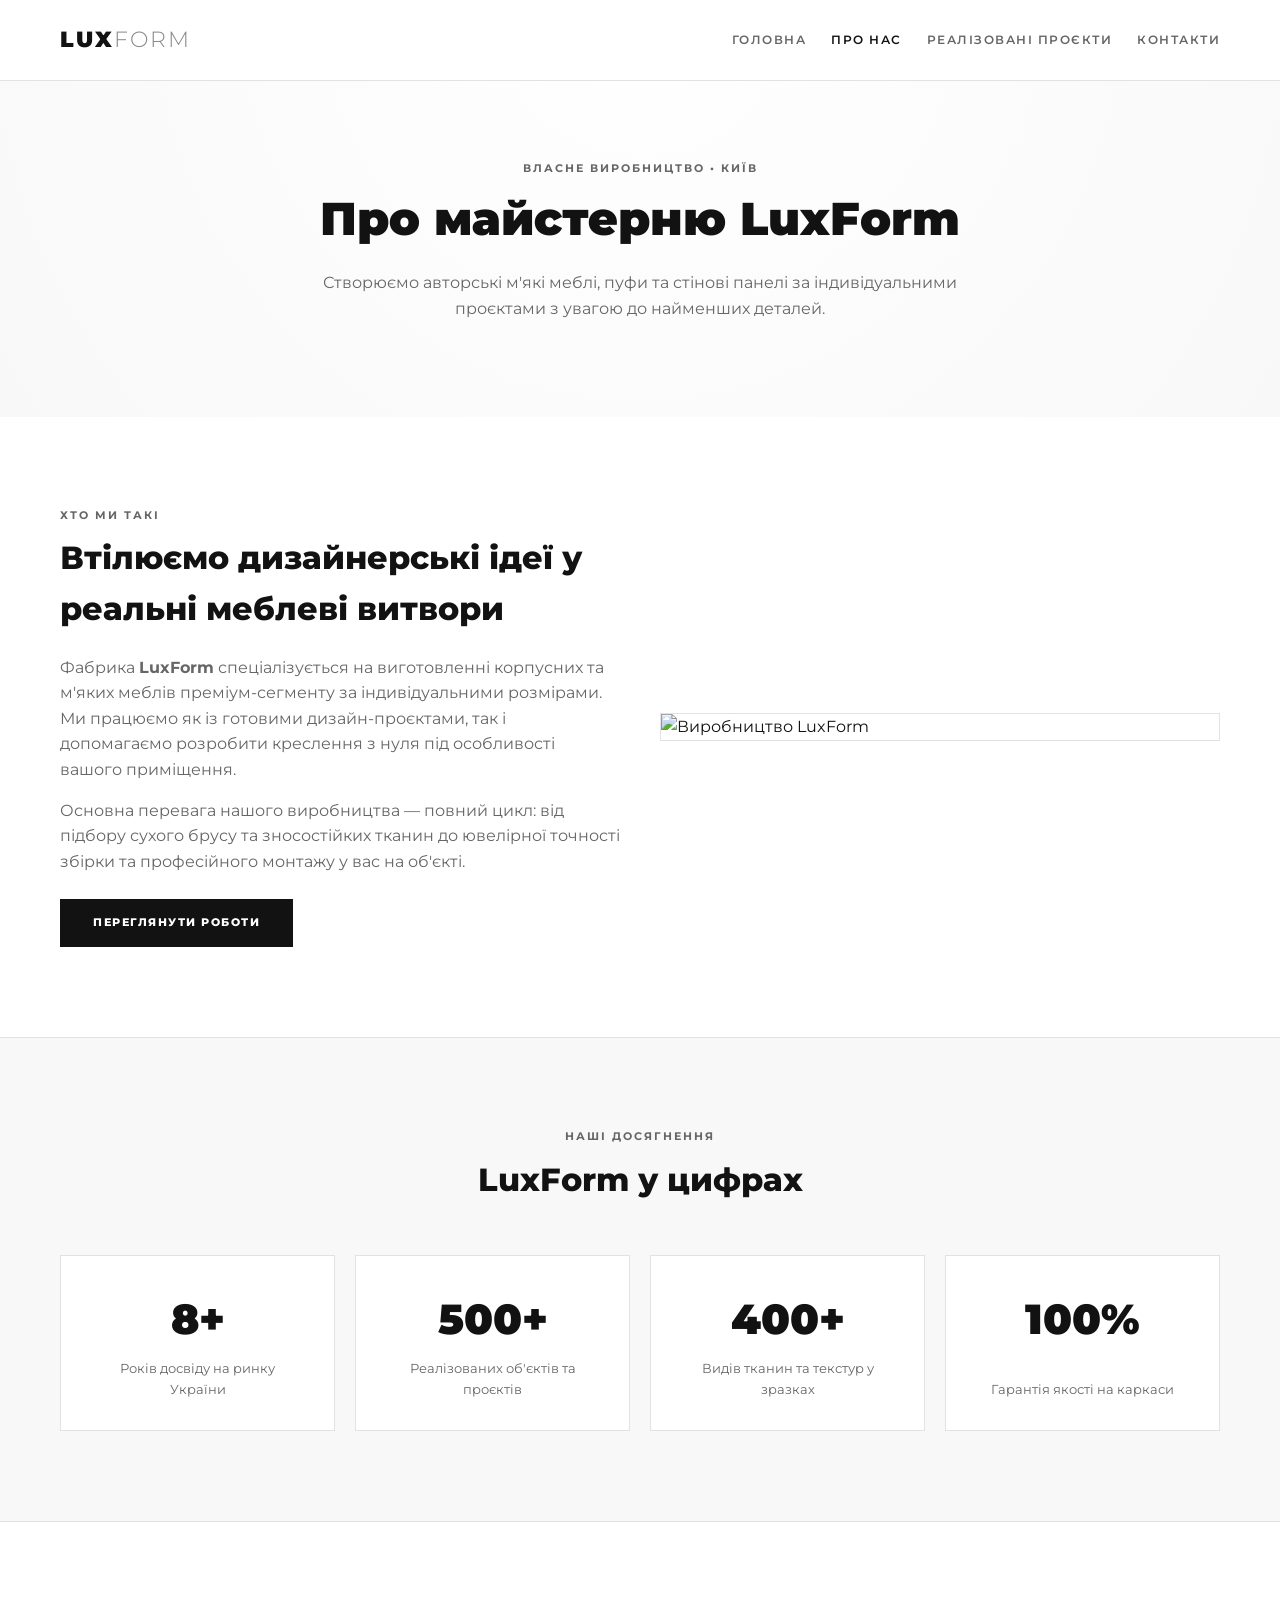
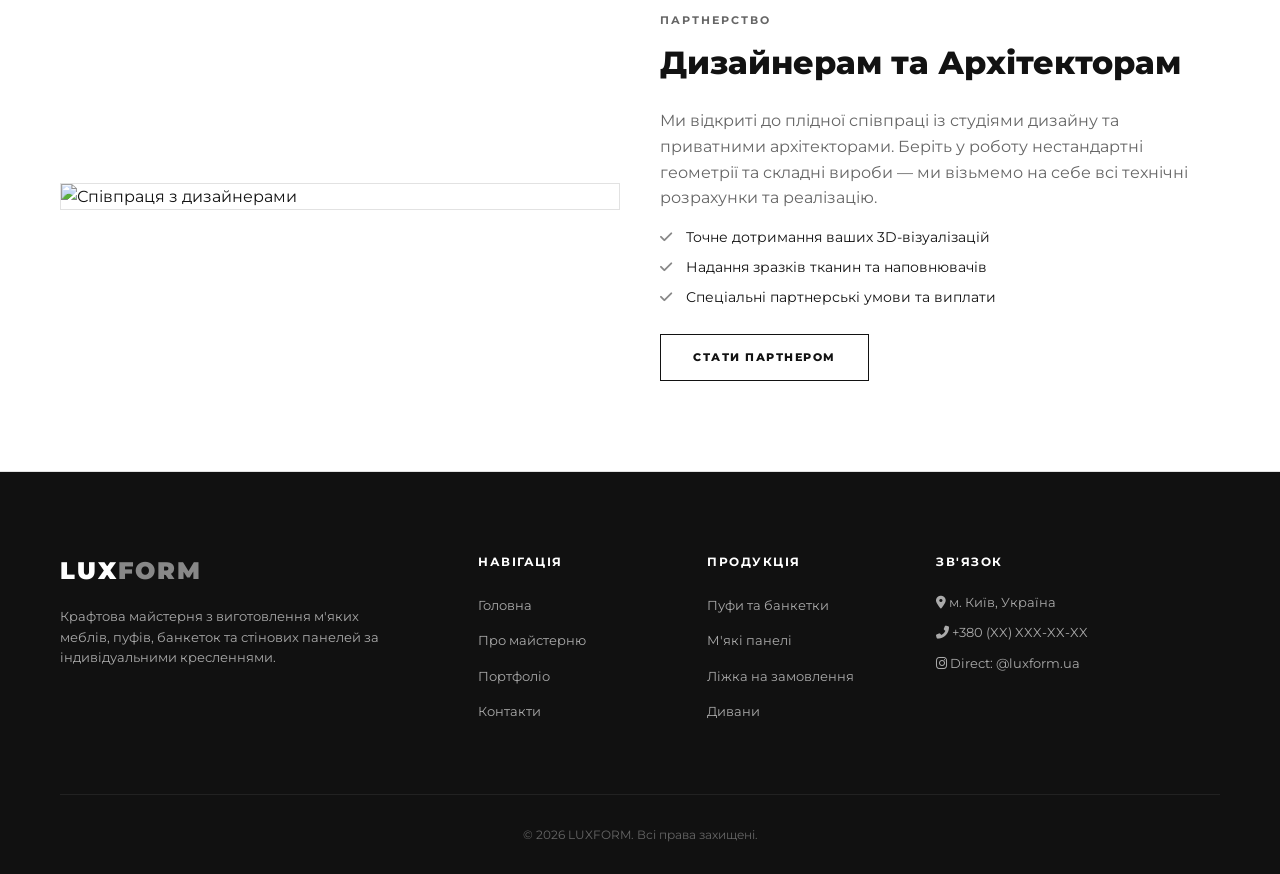
==== about.html @ ede0fa53 "new" ====
<!DOCTYPE html>
<html lang="uk">
<head>
    <meta charset="UTF-8">
    <meta name="viewport" content="width=device-width, initial-scale=1.0">
    <title>Про нас — LUXFORM</title>
    <link href="https://fonts.googleapis.com/css2?family=Montserrat:wght@300;400;600;700;800;900&display=swap" rel="stylesheet">
    <link rel="stylesheet" href="https://cdnjs.cloudflare.com/ajax/libs/font-awesome/6.4.0/css/all.min.css">
    <link rel="stylesheet" href="style.css">
</head>
<body>

    <!-- Header -->
    <header class="header">
        <div class="container header-container">
            <a href="index.html" class="logo">LUX<span>FORM</span></a>
            <button class="mobile-btn" onclick="toggleNav()">☰</button>
            <nav class="nav" id="nav">
                <a href="index.html">Головна</a>
                <a href="about.html" class="active">Про нас</a>
                <a href="projects.html">Реалізовані проєкти</a>
                <a href="contacts.html">Контакти</a>
            </nav>
        </div>
    </header>

    <!-- Page Title / Hero Header -->
    <section class="hero" style="padding: 160px 0 60px;">
        <div class="container">
            <span class="sub">Власне виробництво • Київ</span>
            <h1>Про майстерню LuxForm</h1>
            <p>Створюємо авторські м'які меблі, пуфи та стінові панелі за індивідуальними проєктами з увагою до найменших деталей.</p>
        </div>
    </section>

    <!-- Основний блок про компанію -->
    <section class="section">
        <div class="container">
            <div class="grid-2">
                <div>
                    <span class="sub">Хто ми такі</span>
                    <h2 style="font-size: 32px; font-weight: 800; margin-bottom: 20px;">Втілюємо дизайнерські ідеї у реальні меблеві витвори</h2>
                    <p style="color: var(--text-muted); margin-bottom: 15px;">
                        Фабрика <strong>LuxForm</strong> спеціалізується на виготовленні корпусних та м'яких меблів преміум-сегменту за індивідуальними розмірами. Ми працюємо як із готовими дизайн-проєктами, так і допомагаємо розробити креслення з нуля під особливості вашого приміщення.
                    </p>
                    <p style="color: var(--text-muted); margin-bottom: 25px;">
                        Основна перевага нашого виробництва — повний цикл: від підбору сухого брусу та зносостійких тканин до ювелірної точності збірки та професійного монтажу у вас на об'єкті.
                    </p>
                    <a href="projects.html" class="btn btn-dark">Переглянути роботи</a>
                </div>
                <div>
                    <img src="https://images.unsplash.com/photo-1581092160607-ee22621dd758?auto=format&fit=crop&w=800&q=80" alt="Виробництво LuxForm" style="border: 1px solid var(--border-color); width: 100%;">
                </div>
            </div>
        </div>
    </section>

    <!-- Цифри / Переваги -->
    <section class="section" style="background: var(--bg-alt);">
        <div class="container">
            <div class="sec-head">
                <span class="sub">Наші досягнення</span>
                <h2>LuxForm у цифрах</h2>
            </div>
            <div class="grid-4">
                <div class="review-card" style="text-align: center;">
                    <h3 style="font-size: 42px; font-weight: 900; margin-bottom: 5px;">8+</h3>
                    <p style="font-size: 13px; color: var(--text-muted);">Років досвіду на ринку України</p>
                </div>
                <div class="review-card" style="text-align: center;">
                    <h3 style="font-size: 42px; font-weight: 900; margin-bottom: 5px;">500+</h3>
                    <p style="font-size: 13px; color: var(--text-muted);">Реалізованих об'єктів та проєктів</p>
                </div>
                <div class="review-card" style="text-align: center;">
                    <h3 style="font-size: 42px; font-weight: 900; margin-bottom: 5px;">400+</h3>
                    <p style="font-size: 13px; color: var(--text-muted);">Видів тканин та текстур у зразках</p>
                </div>
                <div class="review-card" style="text-align: center;">
                    <h3 style="font-size: 42px; font-weight: 900; margin-bottom: 5px;">100%</h3>
                    <p style="font-size: 13px; color: var(--text-muted);">Гарантія якості на каркаси</p>
                </div>
            </div>
        </div>
    </section>

    <!-- Блок для Дизайнерів та Архітекторів -->
    <section class="section">
        <div class="container">
            <div class="grid-2">
                <div>
                    <img src="https://images.unsplash.com/photo-1600585154340-be6161a56a0c?auto=format&fit=crop&w=800&q=80" alt="Співпраця з дизайнерами" style="border: 1px solid var(--border-color); width: 100%;">
                </div>
                <div>
                    <span class="sub">Партнерство</span>
                    <h2 style="font-size: 32px; font-weight: 800; margin-bottom: 20px;">Дизайнерам та Архітекторам</h2>
                    <p style="color: var(--text-muted); margin-bottom: 15px;">
                        Ми відкриті до плідної співпраці із студіями дизайну та приватними архітекторами. Беріть у роботу нестандартні геометрії та складні вироби — ми візьмемо на себе всі технічні розрахунки та реалізацію.
                    </p>
                    <ul style="list-style: none; margin-bottom: 25px; color: var(--text-dark); font-size: 14px;">
                        <li style="margin-bottom: 8px;"><i class="fas fa-check" style="margin-right: 10px; color: #888;"></i> Точне дотримання ваших 3D-візуалізацій</li>
                        <li style="margin-bottom: 8px;"><i class="fas fa-check" style="margin-right: 10px; color: #888;"></i> Надання зразків тканин та наповнювачів</li>
                        <li style="margin-bottom: 8px;"><i class="fas fa-check" style="margin-right: 10px; color: #888;"></i> Спеціальні партнерські умови та виплати</li>
                    </ul>
                    <a href="contacts.html" class="btn btn-out">Стати партнером</a>
                </div>
            </div>
        </div>
    </section>

    <!-- Footer -->
    <footer class="footer-main">
        <div class="container">
            <div class="footer-grid">

                <div>
                    <a href="index.html" class="footer-logo">LUX<span>FORM</span></a>
                    <p class="footer-desc">Крафтова майстерня з виготовлення м'яких меблів, пуфів, банкеток та стінових панелей за індивідуальними кресленнями.</p>
                </div>

                <div class="footer-col">
                    <h4>Навігація</h4>
                    <ul class="footer-links">
                        <li><a href="index.html">Головна</a></li>
                        <li><a href="about.html">Про майстерню</a></li>
                        <li><a href="projects.html">Портфоліо</a></li>
                        <li><a href="contacts.html">Контакти</a></li>
                    </ul>
                </div>

                <div class="footer-col">
                    <h4>Продукція</h4>
                    <ul class="footer-links">
                        <li><a href="projects.html">Пуфи та банкетки</a></li>
                        <li><a href="projects.html">М'які панелі</a></li>
                        <li><a href="projects.html">Ліжка на замовлення</a></li>
                        <li><a href="projects.html">Дивани</a></li>
                    </ul>
                </div>

                <div class="footer-col footer-contacts">
                    <h4>Зв'язок</h4>
                    <p><i class="fas fa-map-marker-alt"></i> м. Київ, Україна</p>
                    <p><i class="fas fa-phone-alt"></i> +380 (XX) XXX-XX-XX</p>
                    <p><i class="fab fa-instagram"></i> Direct: @luxform.ua</p>
                </div>

            </div>

            <div class="footer-bottom">
                <p>&copy; 2026 LUXFORM. Всі права захищені.</p>
            </div>
        </div>
    </footer>

    <script>function toggleNav(){document.getElementById('nav').classList.toggle('active');}</script>
</body>
</html>
---- style.css ----
:root {
    --bg-light: #ffffff;
    --bg-alt: #f8f8f8;
    --text-dark: #121212;
    --text-muted: #666666;
    --border-color: #e2e2e2;
    --accent: #111111;
    --font: 'Montserrat', sans-serif;
}

/* Base Reset & Box Sizing */
* {
    margin: 0;
    padding: 0;
    box-sizing: border-box;
}

html, body {
    width: 100%;
    overflow-x: hidden;
    font-family: var(--font);
    color: var(--text-dark);
    background: var(--bg-light);
    line-height: 1.6;
}

img {
    max-width: 100%;
    height: auto;
    display: block;
}

.container {
    max-width: 1200px;
    margin: 0 auto;
    padding: 0 20px;
    width: 100%;
}

/* Header & Nav */
.header {
    position: fixed;
    top: 0;
    left: 0;
    width: 100%;
    z-index: 1000;
    background: rgba(255, 255, 255, 0.98);
    border-bottom: 1px solid var(--border-color);
}

.header-container {
    display: flex;
    justify-content: space-between;
    align-items: center;
    height: 80px;
}

.logo {
    font-size: 22px;
    font-weight: 900;
    letter-spacing: 2px;
    text-decoration: none;
    color: var(--text-dark);
}

.logo span {
    color: #888;
    font-weight: 300;
}

.nav {
    display: flex;
    align-items: center;
}

.nav a {
    margin-left: 25px;
    text-decoration: none;
    color: var(--text-muted);
    font-size: 12px;
    font-weight: 600;
    text-transform: uppercase;
    letter-spacing: 1.5px;
    transition: 0.3s;
}

.nav a:hover, .nav a.active {
    color: var(--text-dark);
}

.mobile-btn {
    display: none;
    background: none;
    border: none;
    font-size: 22px;
    cursor: pointer;
}

/* UI Elements & Typography */
.sub {
    font-size: 11px;
    font-weight: 700;
    color: var(--text-muted);
    text-transform: uppercase;
    letter-spacing: 2px;
    display: block;
    margin-bottom: 8px;
}

.btn {
    display: inline-block;
    padding: 14px 32px;
    font-size: 11px;
    font-weight: 800;
    text-transform: uppercase;
    letter-spacing: 1.5px;
    text-decoration: none;
    border: 1px solid var(--text-dark);
    transition: 0.3s;
    cursor: pointer;
    text-align: center;
}

.btn-dark {
    background: var(--text-dark);
    color: #fff;
}

.btn-dark:hover {
    background: #333;
}

.btn-out {
    color: var(--text-dark);
    background: transparent;
}

.btn-out:hover {
    background: var(--text-dark);
    color: #fff;
}

/* Layout Sections */
.section {
    padding: 90px 0;
    border-bottom: 1px solid var(--border-color);
}

.sec-head {
    margin-bottom: 50px;
    text-align: center;
}

.sec-head h2 {
    font-size: 32px;
    font-weight: 800;
}

/* Grid Layouts */
.grid-2 {
    display: grid;
    grid-template-columns: repeat(2, 1fr);
    gap: 40px;
    align-items: center;
}

.grid-3 {
    display: grid;
    grid-template-columns: repeat(3, 1fr);
    gap: 30px;
}

.grid-4 {
    display: grid;
    grid-template-columns: repeat(4, 1fr);
    gap: 20px;
}

/* Hero Section */
.hero {
    padding: 180px 0 100px;
    background: radial-gradient(circle at 50% 0%, #fff, var(--bg-alt));
    text-align: center;
}

.hero h1 {
    font-size: 46px;
    font-weight: 900;
    line-height: 1.15;
    margin: 15px auto 25px;
    max-width: 900px;
}

.hero p {
    font-size: 16px;
    color: var(--text-muted);
    margin: 0 auto 35px;
    max-width: 700px;
}

/* Cards & Content Blocks */
.cat-card {
    border: 1px solid var(--border-color);
    background: #fff;
    transition: 0.3s;
    overflow: hidden;
    display: flex;
    flex-direction: column;
}

.cat-card:hover {
    transform: translateY(-5px);
    border-color: var(--text-dark);
}

.cat-img {
    width: 100%;
    height: 260px;
    object-fit: cover;
}

.cat-body {
    padding: 25px;
    display: flex;
    flex-direction: column;
    flex-grow: 1;
    justify-content: space-between;
}

.cat-body h3 {
    font-size: 20px;
    margin-bottom: 10px;
}

.cat-body p {
    font-size: 13px;
    color: var(--text-muted);
    margin-bottom: 20px;
}

/* Reviews */
.review-card {
    background: #fff;
    border: 1px solid var(--border-color);
    padding: 30px;
    display: flex;
    flex-direction: column;
    justify-content: space-between;
}

.review-stars {
    color: #f39c12;
    margin-bottom: 15px;
    font-size: 14px;
}

.review-text {
    font-size: 14px;
    color: var(--text-dark);
    font-style: italic;
    margin-bottom: 20px;
}

.review-author {
    display: flex;
    align-items: center;
    gap: 12px;
}

.author-avatar {
    width: 44px;
    height: 44px;
    border-radius: 50%;
    object-fit: cover;
}

.author-info h4 {
    font-size: 14px;
    font-weight: 700;
}

.author-info span {
    font-size: 11px;
    color: var(--text-muted);
}

/* Instagram Grid */
.insta-grid {
    display: grid;
    grid-template-columns: repeat(4, 1fr);
    gap: 15px;
}

.insta-item {
    position: relative;
    height: 220px;
    overflow: hidden;
    border: 1px solid var(--border-color);
}

.insta-item img {
    width: 100%;
    height: 100%;
    object-fit: cover;
    transition: 0.4s;
}

.insta-item:hover img {
    transform: scale(1.08);
}

/* Footer */
.footer-main {
    background: #111111;
    color: #ffffff;
    padding: 80px 0 30px;
}

.footer-grid {
    display: grid;
    grid-template-columns: 2fr 1fr 1fr 1.5fr;
    gap: 40px;
    margin-bottom: 60px;
}

.footer-logo {
    font-size: 24px;
    font-weight: 900;
    color: #fff;
    text-decoration: none;
    letter-spacing: 2px;
}

.footer-logo span {
    color: #888;
}

.footer-desc {
    color: #aaa;
    font-size: 13px;
    margin-top: 15px;
    max-width: 320px;
}

.footer-col h4 {
    font-size: 12px;
    font-weight: 700;
    text-transform: uppercase;
    letter-spacing: 1.5px;
    margin-bottom: 20px;
    color: #fff;
}

.footer-links {
    list-style: none;
}

.footer-links li {
    margin-bottom: 10px;
}

.footer-links a {
    color: #aaa;
    text-decoration: none;
    font-size: 13px;
    transition: 0.3s;
}

.footer-links a:hover {
    color: #fff;
}

.footer-contacts p {
    color: #aaa;
    font-size: 13px;
    margin-bottom: 10px;
}

.footer-bottom {
    border-top: 1px solid #222;
    padding-top: 30px;
    text-align: center;
    color: #666;
    font-size: 12px;
}

/* Media Queries / Responsive Fixes */
@media (max-width: 992px) {
    .grid-3 {
        grid-template-columns: repeat(2, 1fr);
    }
    .insta-grid {
        grid-template-columns: repeat(2, 1fr);
    }
    .footer-grid {
        grid-template-columns: repeat(2, 1fr);
    }
}

@media (max-width: 768px) {
    .hero h1 {
        font-size: 28px;
    }
    .grid-2, .grid-3, .grid-4 {
        grid-template-columns: 1fr;
    }
    .footer-grid {
        grid-template-columns: 1fr;
    }
    .nav {
        display: none;
        position: absolute;
        top: 80px;
        left: 0;
        width: 100%;
        background: #fff;
        padding: 20px;
        flex-direction: column;
        align-items: flex-start;
        border-bottom: 1px solid var(--border-color);
        box-shadow: 0 10px 15px rgba(0,0,0,0.05);
    }
    .nav.active {
        display: flex;
    }
    .nav a {
        margin: 10px 0;
    }
    .mobile-btn {
        display: block;
    }
}
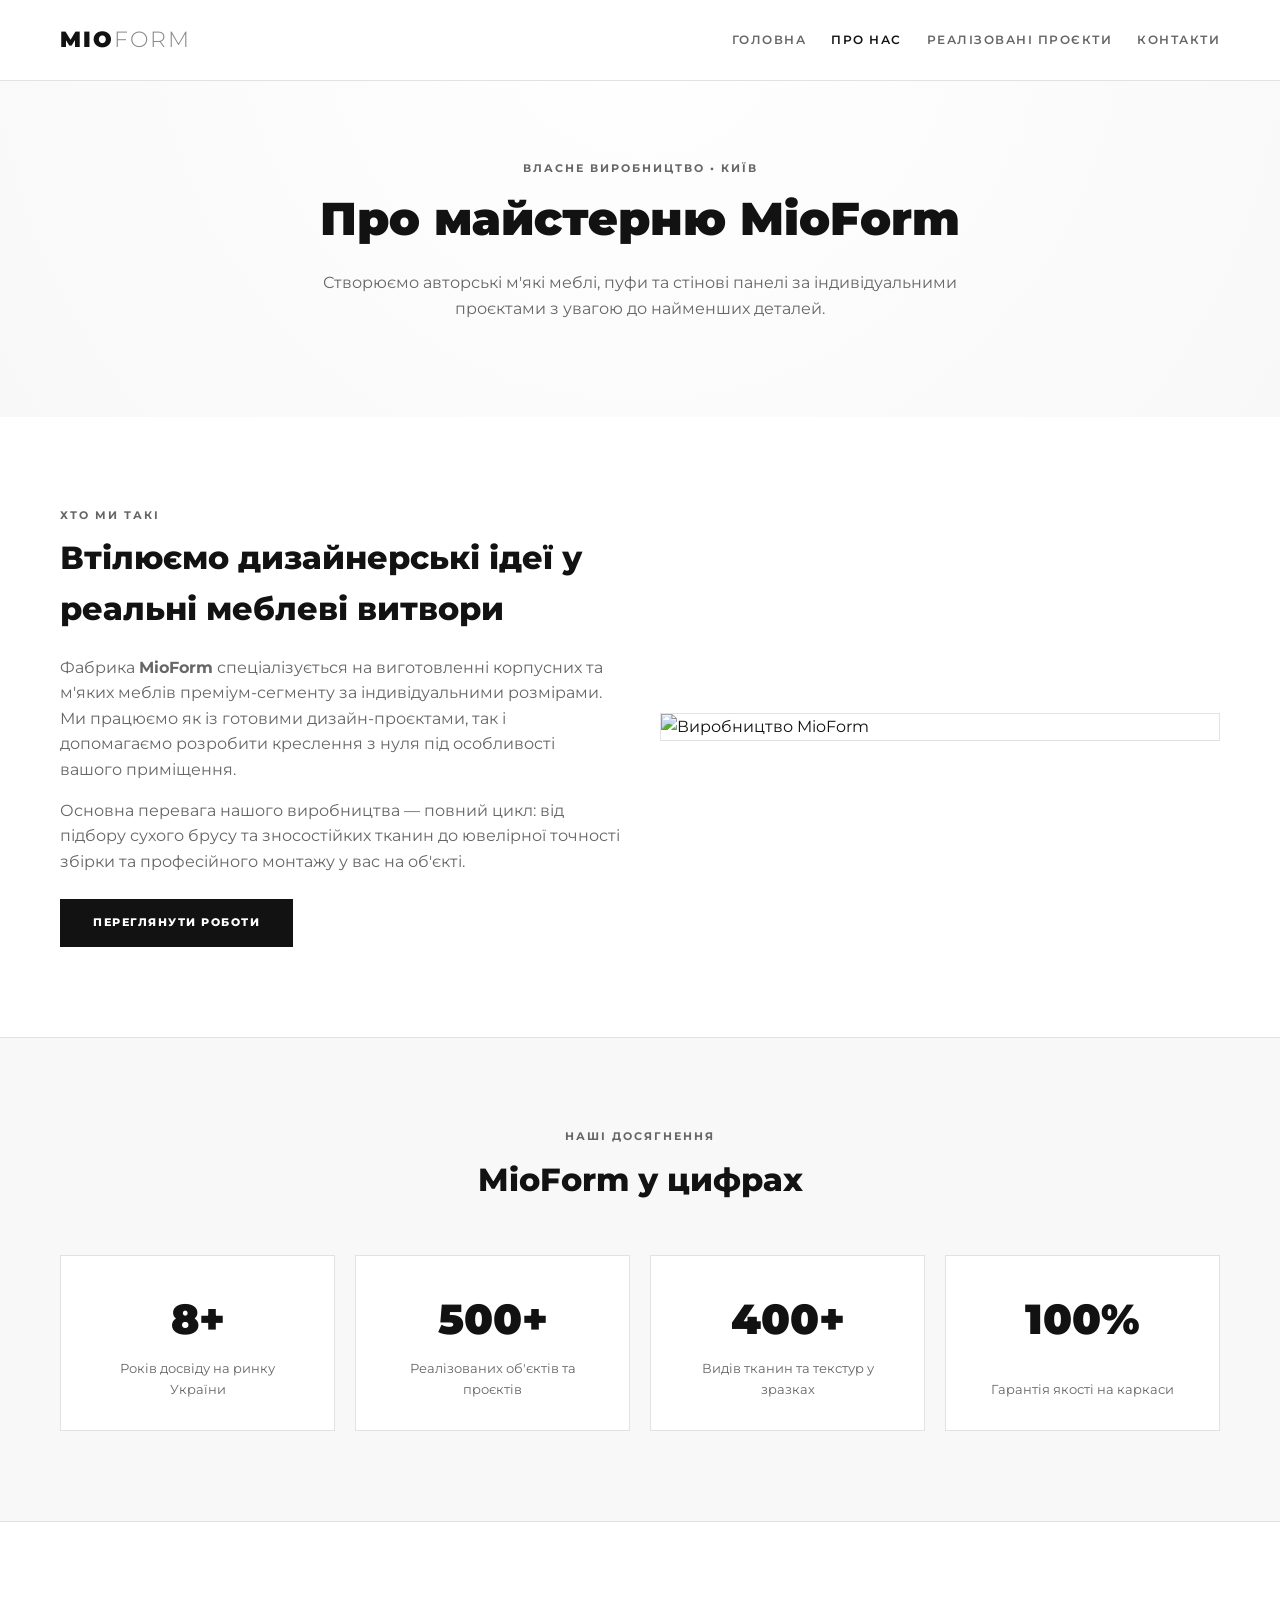
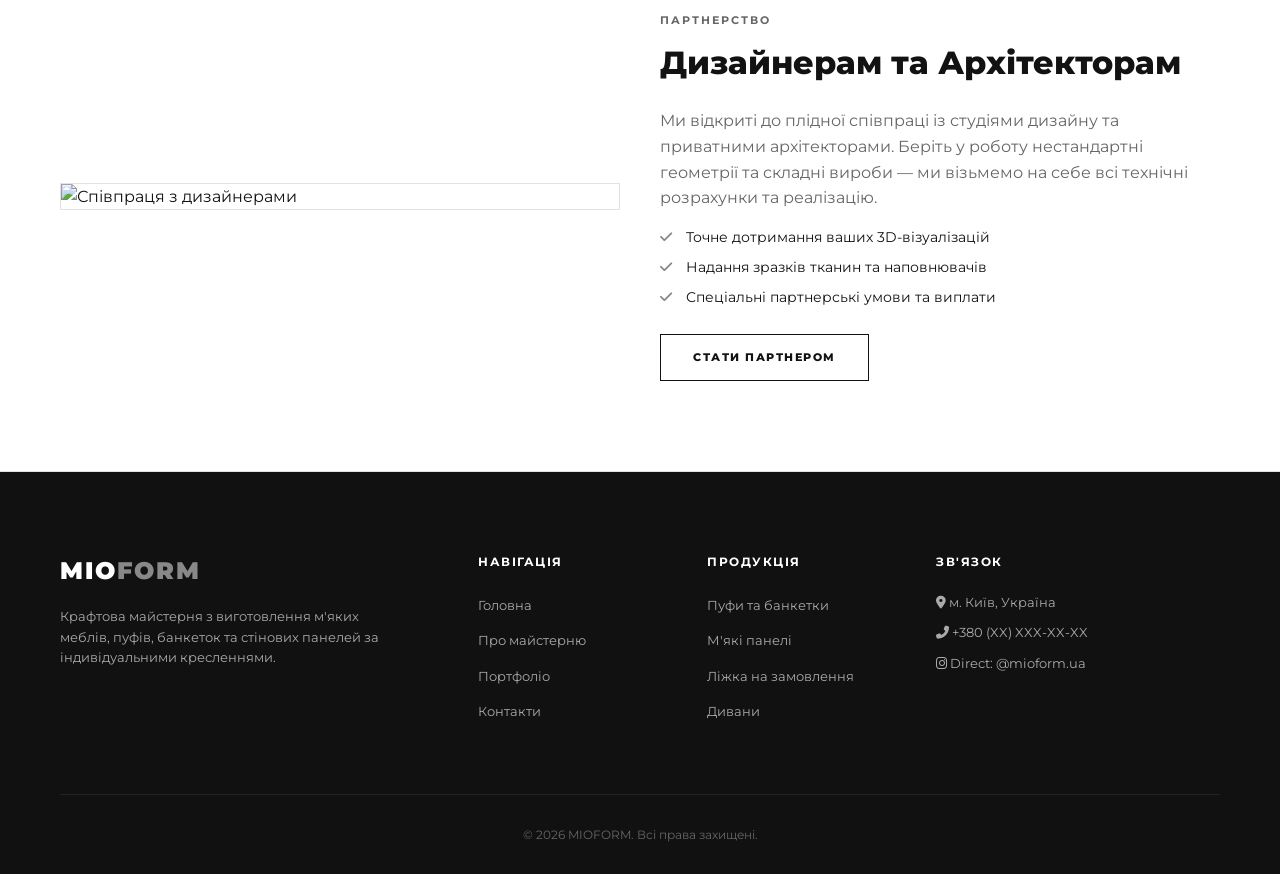
==== commit feefe172: "new" ====
--- a/about.html
+++ b/about.html
@@ -3,7 +3,7 @@
 <head>
     <meta charset="UTF-8">
     <meta name="viewport" content="width=device-width, initial-scale=1.0">
-    <title>Про нас — LUXFORM</title>
+    <title>Про нас — MIOFORM</title>
     <link href="https://fonts.googleapis.com/css2?family=Montserrat:wght@300;400;600;700;800;900&display=swap" rel="stylesheet">
     <link rel="stylesheet" href="https://cdnjs.cloudflare.com/ajax/libs/font-awesome/6.4.0/css/all.min.css">
     <link rel="stylesheet" href="style.css">
@@ -13,7 +13,7 @@
     <!-- Header -->
     <header class="header">
         <div class="container header-container">
-            <a href="index.html" class="logo">LUX<span>FORM</span></a>
+            <a href="index.html" class="logo">MIO<span>FORM</span></a>
             <button class="mobile-btn" onclick="toggleNav()">☰</button>
             <nav class="nav" id="nav">
                 <a href="index.html">Головна</a>
@@ -28,7 +28,7 @@
     <section class="hero" style="padding: 160px 0 60px;">
         <div class="container">
             <span class="sub">Власне виробництво • Київ</span>
-            <h1>Про майстерню LuxForm</h1>
+            <h1>Про майстерню MioForm</h1>
             <p>Створюємо авторські м'які меблі, пуфи та стінові панелі за індивідуальними проєктами з увагою до найменших деталей.</p>
         </div>
     </section>
@@ -41,7 +41,7 @@
                     <span class="sub">Хто ми такі</span>
                     <h2 style="font-size: 32px; font-weight: 800; margin-bottom: 20px;">Втілюємо дизайнерські ідеї у реальні меблеві витвори</h2>
                     <p style="color: var(--text-muted); margin-bottom: 15px;">
-                        Фабрика <strong>LuxForm</strong> спеціалізується на виготовленні корпусних та м'яких меблів преміум-сегменту за індивідуальними розмірами. Ми працюємо як із готовими дизайн-проєктами, так і допомагаємо розробити креслення з нуля під особливості вашого приміщення.
+                        Фабрика <strong>MioForm</strong> спеціалізується на виготовленні корпусних та м'яких меблів преміум-сегменту за індивідуальними розмірами. Ми працюємо як із готовими дизайн-проєктами, так і допомагаємо розробити креслення з нуля під особливості вашого приміщення.
                     </p>
                     <p style="color: var(--text-muted); margin-bottom: 25px;">
                         Основна перевага нашого виробництва — повний цикл: від підбору сухого брусу та зносостійких тканин до ювелірної точності збірки та професійного монтажу у вас на об'єкті.
@@ -49,7 +49,7 @@
                     <a href="projects.html" class="btn btn-dark">Переглянути роботи</a>
                 </div>
                 <div>
-                    <img src="https://images.unsplash.com/photo-1581092160607-ee22621dd758?auto=format&fit=crop&w=800&q=80" alt="Виробництво LuxForm" style="border: 1px solid var(--border-color); width: 100%;">
+                    <img src="https://images.unsplash.com/photo-1581092160607-ee22621dd758?auto=format&fit=crop&w=800&q=80" alt="Виробництво MioForm" style="border: 1px solid var(--border-color); width: 100%;">
                 </div>
             </div>
         </div>
@@ -60,7 +60,7 @@
         <div class="container">
             <div class="sec-head">
                 <span class="sub">Наші досягнення</span>
-                <h2>LuxForm у цифрах</h2>
+                <h2>MioForm у цифрах</h2>
             </div>
             <div class="grid-4">
                 <div class="review-card" style="text-align: center;">
@@ -113,7 +113,7 @@
             <div class="footer-grid">
 
                 <div>
-                    <a href="index.html" class="footer-logo">LUX<span>FORM</span></a>
+                    <a href="index.html" class="footer-logo">MIO<span>FORM</span></a>
                     <p class="footer-desc">Крафтова майстерня з виготовлення м'яких меблів, пуфів, банкеток та стінових панелей за індивідуальними кресленнями.</p>
                 </div>
 
@@ -141,13 +141,13 @@
                     <h4>Зв'язок</h4>
                     <p><i class="fas fa-map-marker-alt"></i> м. Київ, Україна</p>
                     <p><i class="fas fa-phone-alt"></i> +380 (XX) XXX-XX-XX</p>
-                    <p><i class="fab fa-instagram"></i> Direct: @luxform.ua</p>
+                    <p><i class="fab fa-instagram"></i> Direct: @mioform.ua</p>
                 </div>
 
             </div>
 
             <div class="footer-bottom">
-                <p>&copy; 2026 LUXFORM. Всі права захищені.</p>
+                <p>&copy; 2026 MIOFORM. Всі права захищені.</p>
             </div>
         </div>
     </footer>
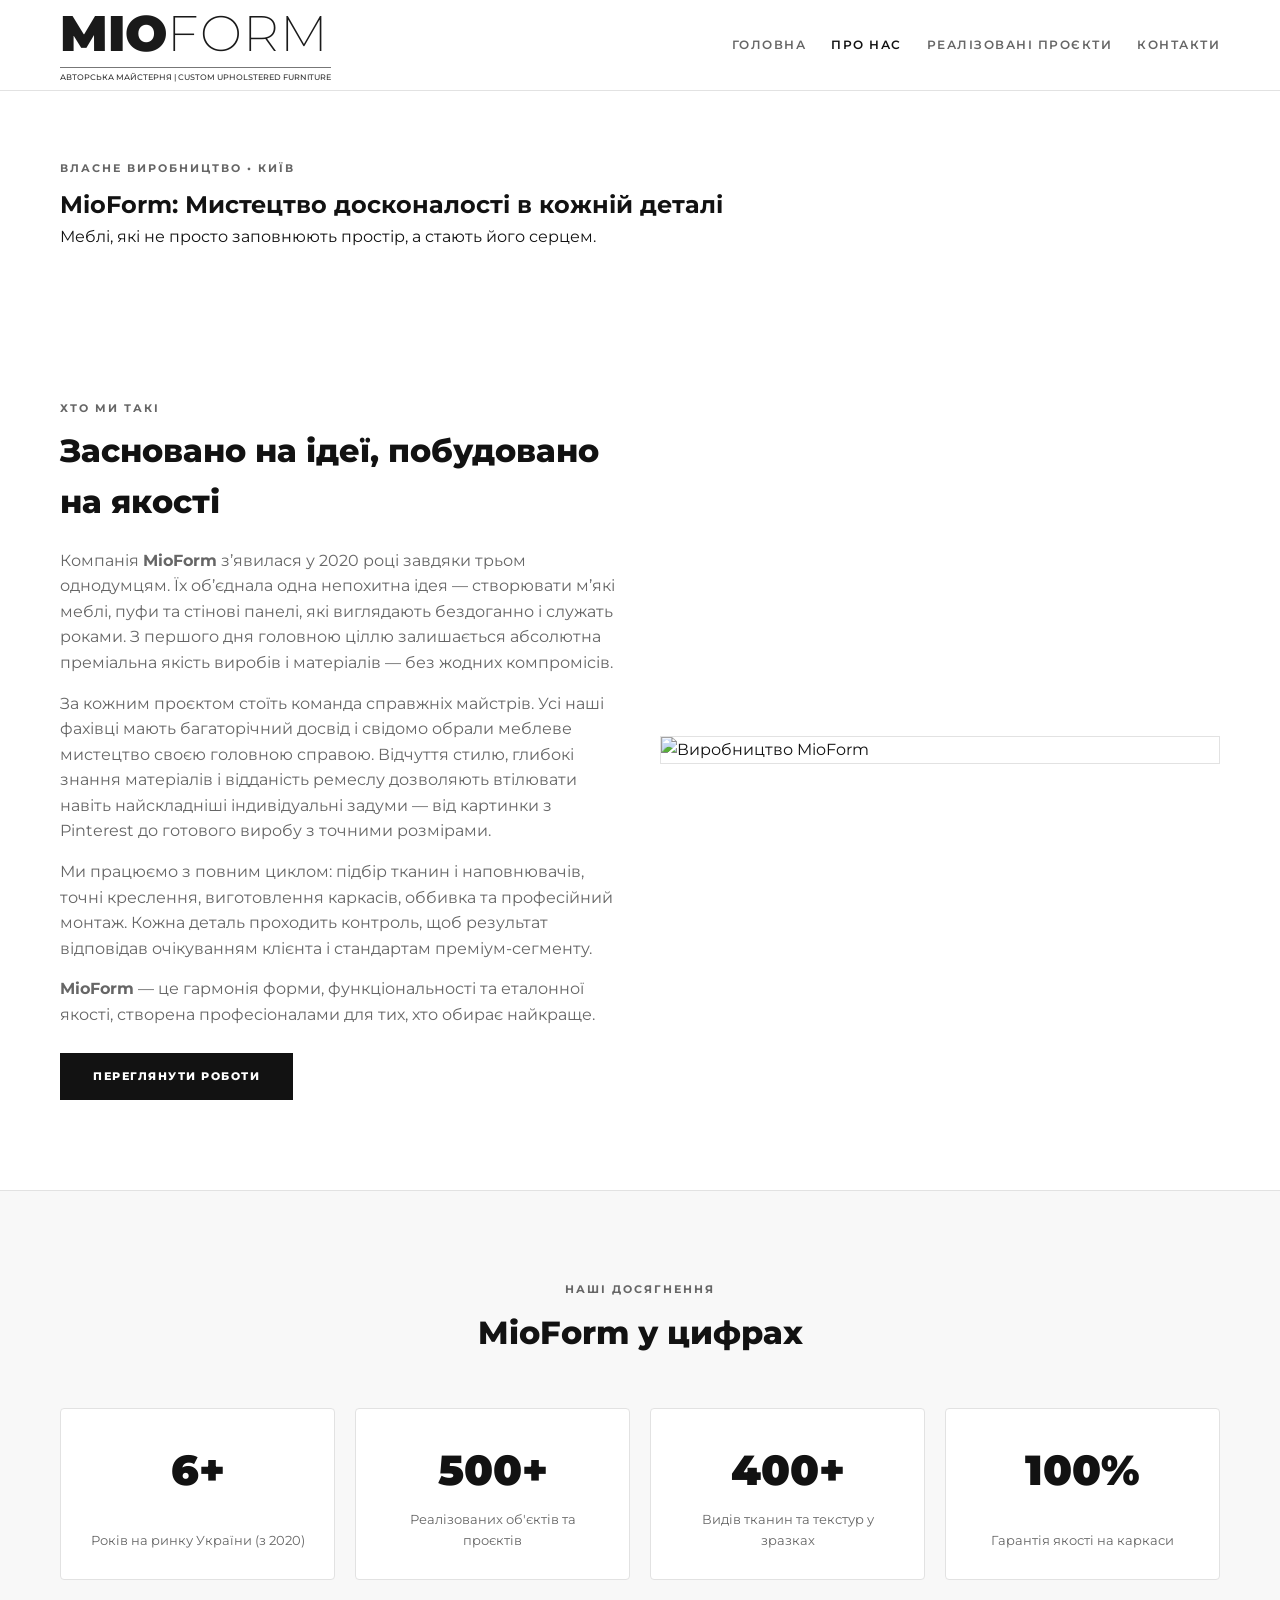
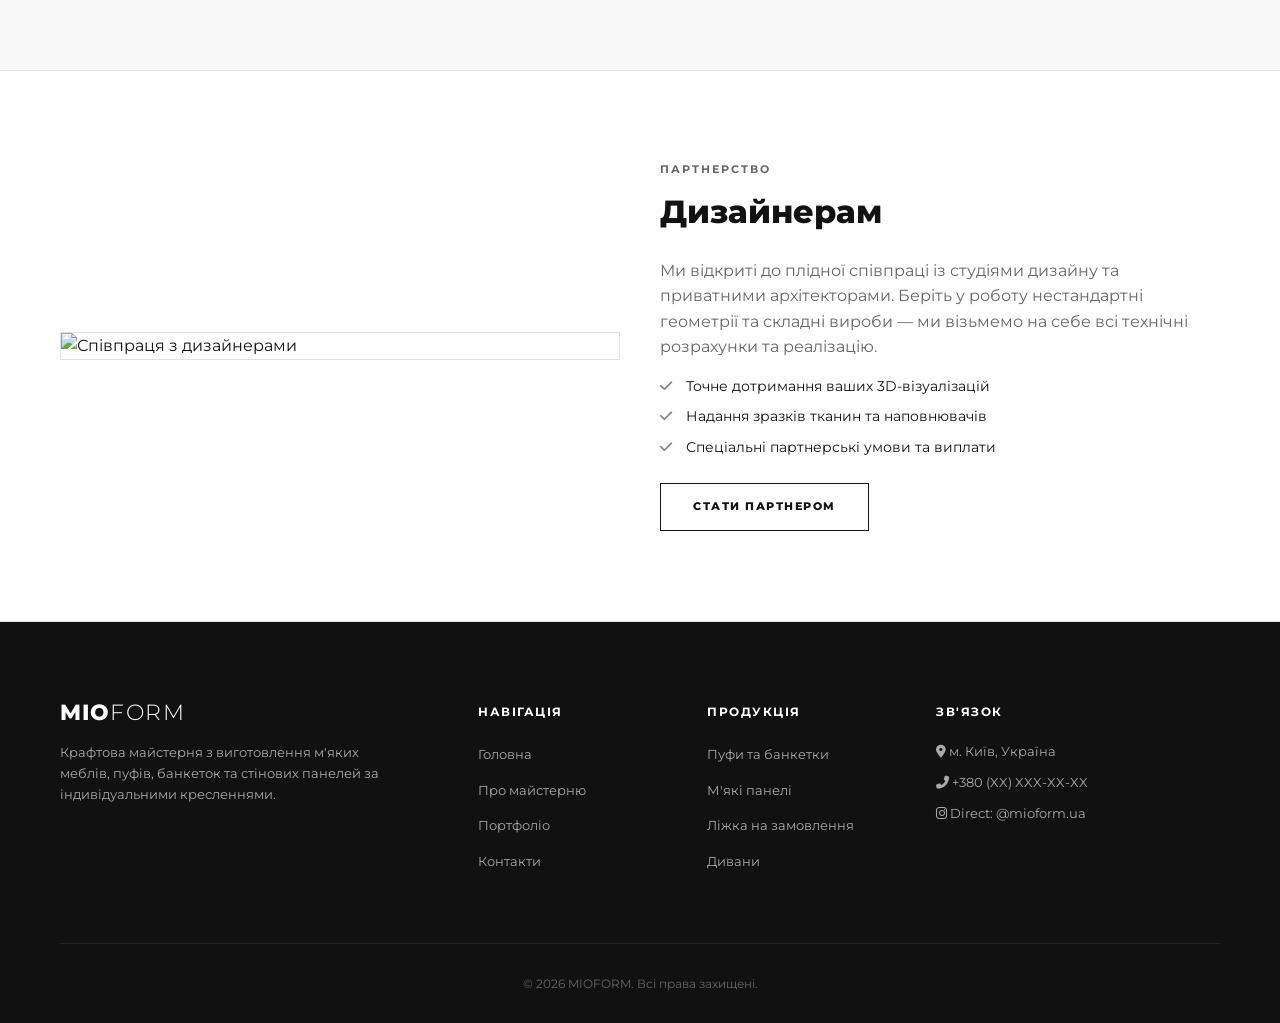
==== commit 28906ee1: "new:" ====
--- a/about.html
+++ b/about.html
@@ -13,7 +13,10 @@
     <!-- Header -->
     <header class="header">
         <div class="container header-container">
-            <a href="index.html" class="logo">MIO<span>FORM</span></a>
+            <a href="index.html" class="logo logo-brand">
+                <span class="logo-main"><strong>MIO</strong><span>FORM</span></span>
+                <span class="logo-sub">АВТОРСЬКА МАЙСТЕРНЯ | CUSTOM UPHOLSTERED FURNITURE</span>
+            </a>
             <button class="mobile-btn" onclick="toggleNav()">☰</button>
             <nav class="nav" id="nav">
                 <a href="index.html">Головна</a>
@@ -28,8 +31,8 @@
     <section class="hero" style="padding: 160px 0 60px;">
         <div class="container">
             <span class="sub">Власне виробництво • Київ</span>
-            <h1>Про майстерню MioForm</h1>
-            <p>Створюємо авторські м'які меблі, пуфи та стінові панелі за індивідуальними проєктами з увагою до найменших деталей.</p>
+            <h1>MioForm: Мистецтво досконалості в кожній деталі</h1>
+            <p>Меблі, які не просто заповнюють простір, а стають його серцем.</p>
         </div>
     </section>
 
@@ -39,12 +42,18 @@
             <div class="grid-2">
                 <div>
                     <span class="sub">Хто ми такі</span>
-                    <h2 style="font-size: 32px; font-weight: 800; margin-bottom: 20px;">Втілюємо дизайнерські ідеї у реальні меблеві витвори</h2>
+                    <h2 style="font-size: 32px; font-weight: 800; margin-bottom: 20px;">Засновано на ідеї, побудовано на якості</h2>
                     <p style="color: var(--text-muted); margin-bottom: 15px;">
-                        Фабрика <strong>MioForm</strong> спеціалізується на виготовленні корпусних та м'яких меблів преміум-сегменту за індивідуальними розмірами. Ми працюємо як із готовими дизайн-проєктами, так і допомагаємо розробити креслення з нуля під особливості вашого приміщення.
+                        Компанія <strong>MioForm</strong> з’явилася у 2020 році завдяки трьом однодумцям. Їх об’єднала одна непохитна ідея — створювати м’які меблі, пуфи та стінові панелі, які виглядають бездоганно і служать роками. З першого дня головною ціллю залишається абсолютна преміальна якість виробів і матеріалів — без жодних компромісів.
+                    </p>
+                    <p style="color: var(--text-muted); margin-bottom: 15px;">
+                        За кожним проєктом стоїть команда справжніх майстрів. Усі наші фахівці мають багаторічний досвід і свідомо обрали меблеве мистецтво своєю головною справою. Відчуття стилю, глибокі знання матеріалів і відданість ремеслу дозволяють втілювати навіть найскладніші індивідуальні задуми — від картинки з Pinterest до готового виробу з точними розмірами.
+                    </p>
+                    <p style="color: var(--text-muted); margin-bottom: 15px;">
+                        Ми працюємо з повним циклом: підбір тканин і наповнювачів, точні креслення, виготовлення каркасів, оббивка та професійний монтаж. Кожна деталь проходить контроль, щоб результат відповідав очікуванням клієнта і стандартам преміум-сегменту.
                     </p>
                     <p style="color: var(--text-muted); margin-bottom: 25px;">
-                        Основна перевага нашого виробництва — повний цикл: від підбору сухого брусу та зносостійких тканин до ювелірної точності збірки та професійного монтажу у вас на об'єкті.
+                        <strong>MioForm</strong> — це гармонія форми, функціональності та еталонної якості, створена професіоналами для тих, хто обирає найкраще.
                     </p>
                     <a href="projects.html" class="btn btn-dark">Переглянути роботи</a>
                 </div>
@@ -64,8 +73,8 @@
             </div>
             <div class="grid-4">
                 <div class="review-card" style="text-align: center;">
-                    <h3 style="font-size: 42px; font-weight: 900; margin-bottom: 5px;">8+</h3>
-                    <p style="font-size: 13px; color: var(--text-muted);">Років досвіду на ринку України</p>
+                    <h3 style="font-size: 42px; font-weight: 900; margin-bottom: 5px;">6+</h3>
+                    <p style="font-size: 13px; color: var(--text-muted);">Років на ринку України (з 2020)</p>
                 </div>
                 <div class="review-card" style="text-align: center;">
                     <h3 style="font-size: 42px; font-weight: 900; margin-bottom: 5px;">500+</h3>
@@ -92,7 +101,7 @@
                 </div>
                 <div>
                     <span class="sub">Партнерство</span>
-                    <h2 style="font-size: 32px; font-weight: 800; margin-bottom: 20px;">Дизайнерам та Архітекторам</h2>
+                    <h2 style="font-size: 32px; font-weight: 800; margin-bottom: 20px;">Дизайнерам</h2>
                     <p style="color: var(--text-muted); margin-bottom: 15px;">
                         Ми відкриті до плідної співпраці із студіями дизайну та приватними архітекторами. Беріть у роботу нестандартні геометрії та складні вироби — ми візьмемо на себе всі технічні розрахунки та реалізацію.
                     </p>
--- a/style.css
+++ b/style.css
@@ -52,20 +52,57 @@
     display: flex;
     justify-content: space-between;
     align-items: center;
-    height: 80px;
-}
-
-.logo {
-    font-size: 22px;
-    font-weight: 900;
-    letter-spacing: 2px;
+    height: 90px;
+    padding-top: 8px;
+    padding-bottom: 8px;
+}
+
+/* Logo brand - Виправлено від'ємний margin */
+.logo-brand {
+    display: inline-flex;
+    flex-direction: column;
+    width: fit-content; /* Фіксує загальну ширину по основному слову */
     text-decoration: none;
-    color: var(--text-dark);
-}
-
-.logo span {
-    color: #888;
-    font-weight: 300;
+    color: #1a1a1a;
+    font-family: 'Montserrat', sans-serif;
+}
+
+/* Верхній текст: MIO (жирний) + FORM (надтонкий) */
+.logo-main {
+    display: block;
+    font-size: 50px; /* Розмір слова MIOFORM */
+    line-height: 1;
+    text-transform: uppercase;
+    white-space: nowrap;
+    border-bottom: 1px solid #777777; /* Тонка лінія під словом */
+    padding-bottom: 8px;
+    margin-bottom: 6px;
+}
+
+.logo-main strong {
+    font-weight: 900; /* Дуже жирне MIO */
+    letter-spacing: -0.5px;
+}
+
+.logo-main span {
+    font-weight: 200; /* Дуже тонке FORM */
+    letter-spacing: 1px;
+}
+
+/* Нижній підтекст — розтягується строго від краю до краю лінії */
+.logo-sub {
+    display: block;
+    width: 100%;
+    font-size: 7.8px;
+    font-weight: 500;
+    color: #333333;
+    text-transform: uppercase;
+    white-space: nowrap;
+    line-height: 1;
+    
+    /* Магія розтягування тексту строго по ширині лінії: */
+    text-align: justify;
+    text-align-last: justify;
 }
 
 .nav {
@@ -92,8 +129,10 @@
     display: none;
     background: none;
     border: none;
-    font-size: 22px;
+    font-size: 26px;
+    color: var(--text-dark);
     cursor: pointer;
+    padding: 5px;
 }
 
 /* UI Elements & Typography */
@@ -176,28 +215,6 @@
     gap: 20px;
 }
 
-/* Hero Section */
-.hero {
-    padding: 180px 0 100px;
-    background: radial-gradient(circle at 50% 0%, #fff, var(--bg-alt));
-    text-align: center;
-}
-
-.hero h1 {
-    font-size: 46px;
-    font-weight: 900;
-    line-height: 1.15;
-    margin: 15px auto 25px;
-    max-width: 900px;
-}
-
-.hero p {
-    font-size: 16px;
-    color: var(--text-muted);
-    margin: 0 auto 35px;
-    max-width: 700px;
-}
-
 /* Cards & Content Blocks */
 .cat-card {
     border: 1px solid var(--border-color);
@@ -239,49 +256,67 @@
 }
 
 /* Reviews */
+.reviews-grid {
+    display: grid;
+    grid-template-columns: repeat(2, 1fr);
+    gap: 25px;
+}
+
 .review-card {
     background: #fff;
     border: 1px solid var(--border-color);
-    padding: 30px;
+    padding: 28px;
     display: flex;
     flex-direction: column;
     justify-content: space-between;
+    border-radius: 4px;
+}
+
+.review-header {
+    display: flex;
+    justify-content: space-between;
+    align-items: center;
+    margin-bottom: 8px;
+}
+
+.review-author-name {
+    font-size: 16px;
+    font-weight: 700;
+    color: var(--text-dark);
+}
+
+.review-date {
+    font-size: 13px;
+    color: var(--text-muted);
 }
 
 .review-stars {
-    color: #f39c12;
-    margin-bottom: 15px;
+    color: #f1c40f;
+    margin-bottom: 14px;
     font-size: 14px;
+    letter-spacing: 1px;
 }
 
 .review-text {
     font-size: 14px;
     color: var(--text-dark);
-    font-style: italic;
-    margin-bottom: 20px;
-}
-
-.review-author {
-    display: flex;
-    align-items: center;
-    gap: 12px;
-}
-
-.author-avatar {
-    width: 44px;
-    height: 44px;
-    border-radius: 50%;
-    object-fit: cover;
-}
-
-.author-info h4 {
-    font-size: 14px;
-    font-weight: 700;
-}
-
-.author-info span {
-    font-size: 11px;
-    color: var(--text-muted);
+    line-height: 1.65;
+    margin-bottom: 18px;
+}
+
+.review-tags {
+    display: flex;
+    flex-wrap: wrap;
+    gap: 8px;
+}
+
+.review-tags span {
+    background: #f0f0f0;
+    color: #555;
+    font-size: 12px;
+    padding: 6px 12px;
+    border-radius: 20px;
+    font-weight: 500;
 }
 
 /* Instagram Grid */
@@ -324,15 +359,20 @@
 }
 
 .footer-logo {
-    font-size: 24px;
-    font-weight: 900;
+    font-size: 22px;
+    font-weight: 800;
     color: #fff;
     text-decoration: none;
-    letter-spacing: 2px;
+    letter-spacing: 1px;
+    display: inline-flex;
+    align-items: baseline;
+    line-height: 1;
 }
 
 .footer-logo span {
-    color: #888;
+    font-weight: 300;
+    color: #fff;
+    letter-spacing: 1.5px;
 }
 
 .footer-desc {
@@ -384,7 +424,11 @@
     font-size: 12px;
 }
 
-/* Media Queries / Responsive Fixes */
+/* ==========================================
+   АДАПТИВНІ СТИЛІ (MEDIA QUERIES)
+   ========================================== */
+
+/* Планшети (до 992px) */
 @media (max-width: 992px) {
     .grid-3 {
         grid-template-columns: repeat(2, 1fr);
@@ -395,38 +439,119 @@
     .footer-grid {
         grid-template-columns: repeat(2, 1fr);
     }
-}
-
+    .reviews-grid {
+        grid-template-columns: 1fr;
+    }
+}
+
+/* Смартфони (до 768px) */
 @media (max-width: 768px) {
-    .hero h1 {
-        font-size: 28px;
-    }
-    .grid-2, .grid-3, .grid-4 {
-        grid-template-columns: 1fr;
-    }
-    .footer-grid {
-        grid-template-columns: 1fr;
-    }
+    /* 1. Адаптація шапки */
+    .header-container {
+        height: 70px;
+    }
+
+   .logo-main {
+        font-size: 26px; /* Пропорційно зменшуємо на телефоні */
+        padding-bottom: 5px;
+        margin-bottom: 4px;
+    }
+
+    .logo-sub {
+        font-size: 4.8px; /* Зменшуємо підтекст, але text-align-last збереже його розтягнутим */
+    }
+
+    /* 2. Мобільне меню */
+    .mobile-btn {
+        display: block;
+    }
+
     .nav {
         display: none;
         position: absolute;
-        top: 80px;
+        top: 70px;
         left: 0;
         width: 100%;
-        background: #fff;
-        padding: 20px;
+        background: #ffffff;
+        padding: 15px 20px;
         flex-direction: column;
         align-items: flex-start;
         border-bottom: 1px solid var(--border-color);
-        box-shadow: 0 10px 15px rgba(0,0,0,0.05);
-    }
+        box-shadow: 0 10px 20px rgba(0,0,0,0.08);
+    }
+
     .nav.active {
         display: flex;
     }
+
     .nav a {
-        margin: 10px 0;
-    }
-    .mobile-btn {
-        display: block;
+        margin: 12px 0;
+        width: 100%;
+        font-size: 13px;
+    }
+
+    /* 3. Перший екран (Hero banner) & Фікс для iOS */
+    .hero-banner {
+        padding: 100px 15px 40px !important;
+        min-height: 100vh;
+        background-attachment: scroll !important; /* Фікс зсуву фону на iPhone */
+        background-position: center center !important;
+    }
+
+    .hero-content h1 {
+        font-size: 22px !important;
+        line-height: 1.3 !important;
+        opacity: 1 !important; /* Робимо заголовок читабельним */
+    }
+
+    .hero-content p {
+        font-size: 14px !important;
+    }
+
+    .hero-content div[style*="display: flex"] {
+        flex-direction: column;
+        gap: 10px !important;
+    }
+
+    .hero-content .btn {
+        width: 100%;
+        box-sizing: border-box;
+    }
+
+    /* 4. Спеціальні сітки */
+    .section {
+        padding: 45px 0;
+    }
+
+    .sec-head {
+        margin-bottom: 30px;
+    }
+
+    .sec-head h2 {
+        font-size: 22px;
+    }
+
+    .grid-2, .grid-3, .grid-4 {
+        grid-template-columns: 1fr;
+        gap: 20px;
+    }
+
+    .insta-grid {
+        grid-template-columns: repeat(2, 1fr);
+        gap: 10px;
+    }
+
+    .review-card {
+        padding: 20px;
+    }
+
+    .footer-main {
+        padding: 50px 0 20px;
+    }
+
+    .footer-grid {
+        grid-template-columns: 1fr;
+        gap: 30px;
+        margin-bottom: 30px;
     }
 }
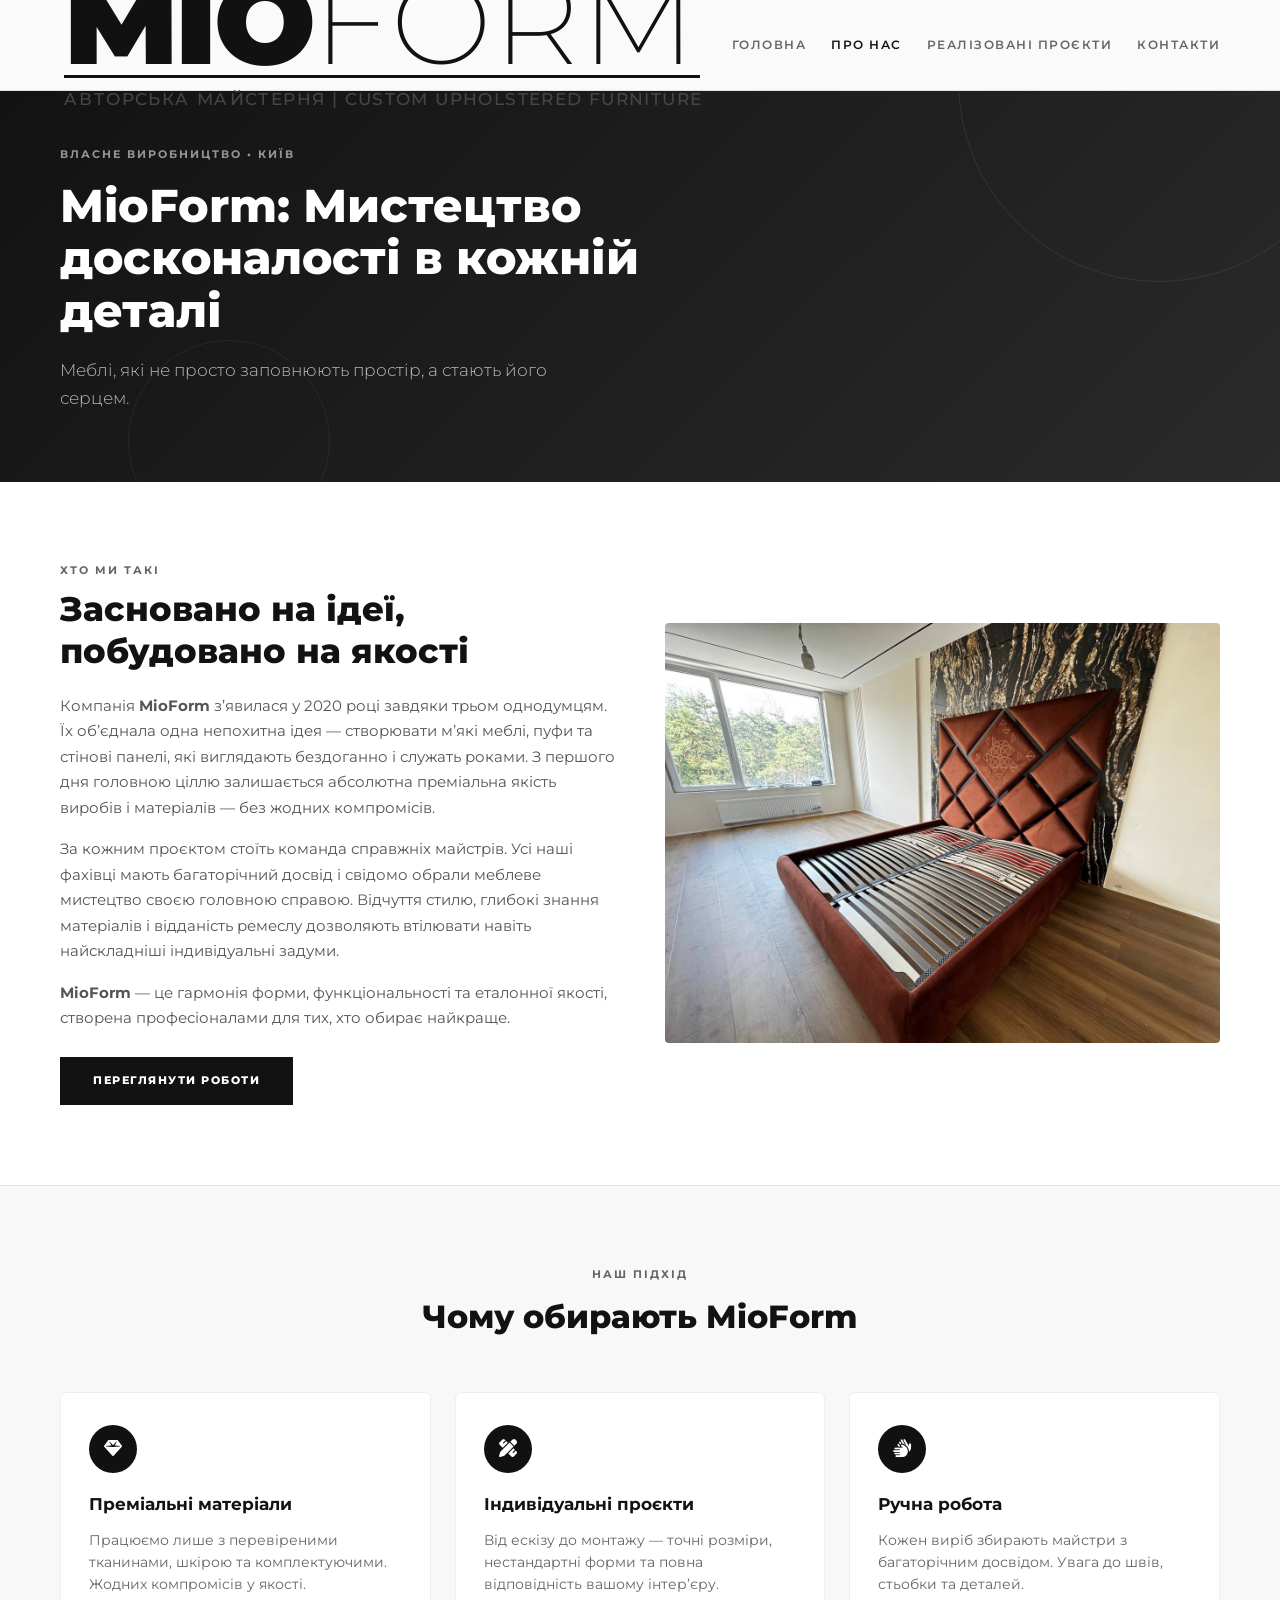
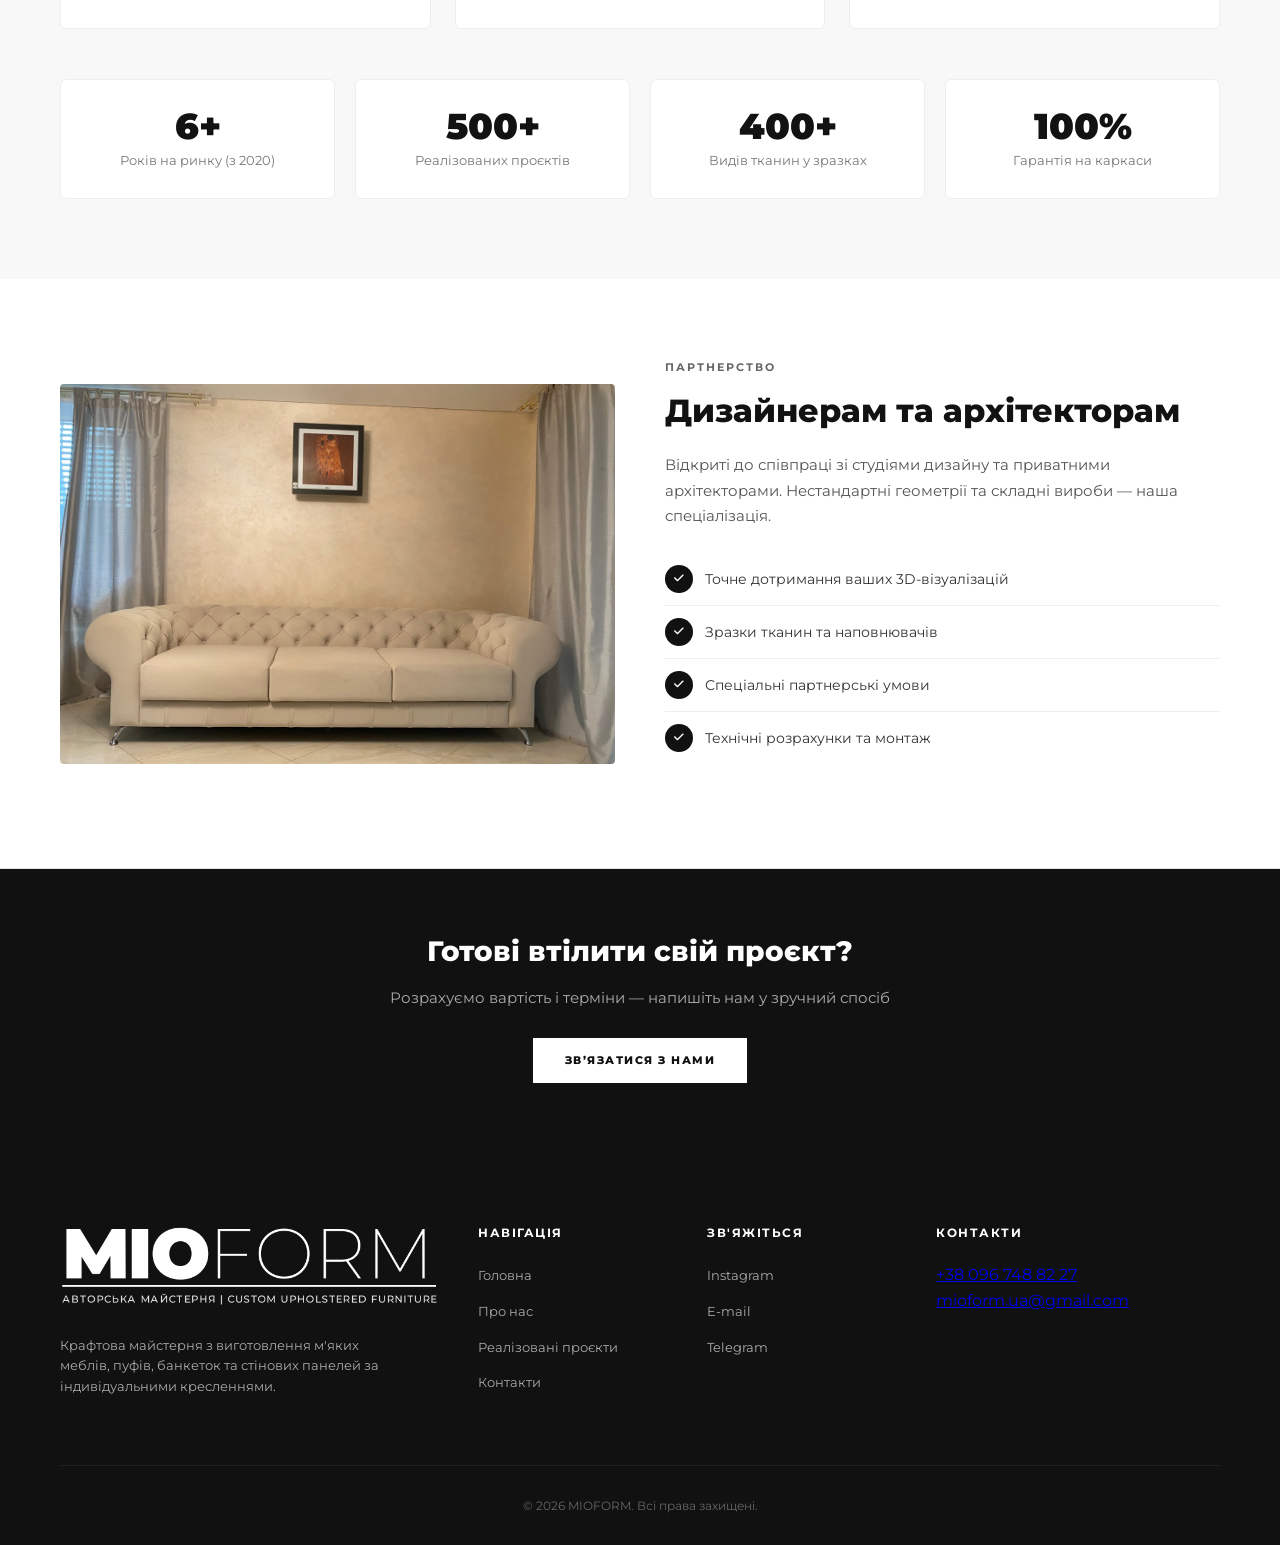
==== commit ff24e730: "new" ====
--- a/about.html
+++ b/about.html
@@ -7,16 +7,245 @@
     <link href="https://fonts.googleapis.com/css2?family=Montserrat:wght@300;400;600;700;800;900&display=swap" rel="stylesheet">
     <link rel="stylesheet" href="https://cdnjs.cloudflare.com/ajax/libs/font-awesome/6.4.0/css/all.min.css">
     <link rel="stylesheet" href="style.css">
+    <style>
+        .about-hero {
+            padding: 140px 0 70px;
+            background: linear-gradient(135deg, #111 0%, #2a2a2a 100%);
+            color: #fff;
+            position: relative;
+            overflow: hidden;
+        }
+        .about-hero::before {
+            content: "";
+            position: absolute;
+            width: 400px;
+            height: 400px;
+            border: 1px solid rgba(255,255,255,0.08);
+            border-radius: 50%;
+            top: -120px;
+            right: -80px;
+        }
+        .about-hero::after {
+            content: "";
+            position: absolute;
+            width: 200px;
+            height: 200px;
+            border: 1px solid rgba(255,255,255,0.06);
+            border-radius: 50%;
+            bottom: -60px;
+            left: 10%;
+        }
+        .about-hero .sub {
+            color: rgba(255,255,255,0.55);
+            display: inline-block;
+            margin-bottom: 16px;
+            letter-spacing: 2px;
+        }
+        .about-hero h1 {
+            font-size: clamp(28px, 4.5vw, 46px);
+            font-weight: 800;
+            line-height: 1.15;
+            max-width: 700px;
+            margin-bottom: 18px;
+            color: #fff;
+        }
+        .about-hero p {
+            font-size: 17px;
+            color: rgba(255,255,255,0.7);
+            max-width: 520px;
+            line-height: 1.65;
+            font-weight: 300;
+        }
+        .about-story {
+            padding: 80px 0;
+        }
+        .about-story .grid-2 {
+            gap: 50px;
+            align-items: center;
+        }
+        .about-story h2 {
+            font-size: clamp(24px, 3vw, 34px);
+            font-weight: 800;
+            margin-bottom: 20px;
+            line-height: 1.25;
+        }
+        .about-story p {
+            color: #555;
+            margin-bottom: 16px;
+            line-height: 1.7;
+            font-size: 15px;
+        }
+        .about-story img {
+            width: 100%;
+            height: 420px;
+            object-fit: cover;
+            border-radius: 4px;
+        }
+        .values-section {
+            background: #f8f8f8;
+            padding: 80px 0;
+        }
+        .values-grid {
+            display: grid;
+            grid-template-columns: repeat(3, 1fr);
+            gap: 24px;
+            margin-top: 40px;
+        }
+        .value-card {
+            background: #fff;
+            padding: 32px 28px;
+            border: 1px solid #eee;
+            border-radius: 6px;
+            transition: transform 0.3s ease, box-shadow 0.3s ease, border-color 0.3s ease;
+        }
+        .value-card:hover {
+            transform: translateY(-6px);
+            box-shadow: 0 16px 40px rgba(0,0,0,0.08);
+            border-color: #111;
+        }
+        .value-card .icon {
+            width: 48px;
+            height: 48px;
+            background: #111;
+            color: #fff;
+            display: flex;
+            align-items: center;
+            justify-content: center;
+            border-radius: 50%;
+            font-size: 18px;
+            margin-bottom: 18px;
+        }
+        .value-card h3 {
+            font-size: 17px;
+            font-weight: 700;
+            margin-bottom: 10px;
+        }
+        .value-card p {
+            font-size: 14px;
+            color: #666;
+            line-height: 1.6;
+            margin: 0;
+        }
+        .stats-row {
+            display: grid;
+            grid-template-columns: repeat(4, 1fr);
+            gap: 20px;
+            margin-top: 50px;
+        }
+        .stat-item {
+            text-align: center;
+            padding: 28px 16px;
+            background: #fff;
+            border: 1px solid #eee;
+            border-radius: 6px;
+            transition: border-color 0.25s ease;
+        }
+        .stat-item:hover {
+            border-color: #111;
+        }
+        .stat-item h3 {
+            font-size: 36px;
+            font-weight: 900;
+            margin-bottom: 6px;
+            line-height: 1;
+        }
+        .stat-item p {
+            font-size: 13px;
+            color: #777;
+            margin: 0;
+        }
+        .partner-section {
+            padding: 80px 0;
+        }
+        .partner-section .grid-2 {
+            gap: 50px;
+            align-items: center;
+        }
+        .partner-section img {
+            width: 100%;
+            height: 380px;
+            object-fit: cover;
+            border-radius: 4px;
+        }
+        .partner-list {
+            list-style: none;
+            margin: 24px 0;
+        }
+        .partner-list li {
+            display: flex;
+            align-items: center;
+            gap: 12px;
+            padding: 12px 0;
+            border-bottom: 1px solid #eee;
+            font-size: 14px;
+            color: #333;
+        }
+        .partner-list li:last-child {
+            border-bottom: none;
+        }
+        .partner-list li i {
+            width: 28px;
+            height: 28px;
+            background: #111;
+            color: #fff;
+            border-radius: 50%;
+            display: flex;
+            align-items: center;
+            justify-content: center;
+            font-size: 11px;
+            flex-shrink: 0;
+        }
+        .about-cta {
+            background: #111;
+            color: #fff;
+            padding: 60px 0;
+            text-align: center;
+        }
+        .about-cta h2 {
+            font-size: 28px;
+            font-weight: 800;
+            margin-bottom: 12px;
+            color: #fff;
+        }
+        .about-cta p {
+            color: rgba(255,255,255,0.65);
+            margin-bottom: 28px;
+            font-size: 15px;
+        }
+        .about-cta .btn {
+            background: #fff;
+            color: #111;
+            border: none;
+        }
+        .about-cta .btn:hover {
+            background: #eee;
+        }
+        @media (max-width: 900px) {
+            .values-grid,
+            .stats-row {
+                grid-template-columns: 1fr 1fr;
+            }
+            .about-story img,
+            .partner-section img {
+                height: 280px;
+            }
+        }
+        @media (max-width: 600px) {
+            .values-grid,
+            .stats-row {
+                grid-template-columns: 1fr;
+            }
+            .about-hero {
+                padding: 110px 0 50px;
+            }
+        }
+    </style>
 </head>
 <body>
 
-    <!-- Header -->
     <header class="header">
         <div class="container header-container">
-            <a href="index.html" class="logo logo-brand">
-                <span class="logo-main"><strong>MIO</strong><span>FORM</span></span>
-                <span class="logo-sub">АВТОРСЬКА МАЙСТЕРНЯ | CUSTOM UPHOLSTERED FURNITURE</span>
-            </a>
+            <a href="index.html" class="logo logo-brand"><img src="images/logo.png" alt="MIOFORM" class="logo-img"></a>
             <button class="mobile-btn" onclick="toggleNav()">☰</button>
             <nav class="nav" id="nav">
                 <a href="index.html">Головна</a>
@@ -27,8 +256,7 @@
         </div>
     </header>
 
-    <!-- Page Title / Hero Header -->
-    <section class="hero" style="padding: 160px 0 60px;">
+    <section class="about-hero">
         <div class="container">
             <span class="sub">Власне виробництво • Київ</span>
             <h1>MioForm: Мистецтво досконалості в кожній деталі</h1>
@@ -36,131 +264,153 @@
         </div>
     </section>
 
-    <!-- Основний блок про компанію -->
-    <section class="section">
+    <section class="about-story section">
         <div class="container">
             <div class="grid-2">
                 <div>
                     <span class="sub">Хто ми такі</span>
-                    <h2 style="font-size: 32px; font-weight: 800; margin-bottom: 20px;">Засновано на ідеї, побудовано на якості</h2>
-                    <p style="color: var(--text-muted); margin-bottom: 15px;">
+                    <h2>Засновано на ідеї, побудовано на якості</h2>
+                    <p>
                         Компанія <strong>MioForm</strong> з’явилася у 2020 році завдяки трьом однодумцям. Їх об’єднала одна непохитна ідея — створювати м’які меблі, пуфи та стінові панелі, які виглядають бездоганно і служать роками. З першого дня головною ціллю залишається абсолютна преміальна якість виробів і матеріалів — без жодних компромісів.
                     </p>
-                    <p style="color: var(--text-muted); margin-bottom: 15px;">
-                        За кожним проєктом стоїть команда справжніх майстрів. Усі наші фахівці мають багаторічний досвід і свідомо обрали меблеве мистецтво своєю головною справою. Відчуття стилю, глибокі знання матеріалів і відданість ремеслу дозволяють втілювати навіть найскладніші індивідуальні задуми — від картинки з Pinterest до готового виробу з точними розмірами.
+                    <p>
+                        За кожним проєктом стоїть команда справжніх майстрів. Усі наші фахівці мають багаторічний досвід і свідомо обрали меблеве мистецтво своєю головною справою. Відчуття стилю, глибокі знання матеріалів і відданість ремеслу дозволяють втілювати навіть найскладніші індивідуальні задуми.
                     </p>
-                    <p style="color: var(--text-muted); margin-bottom: 15px;">
-                        Ми працюємо з повним циклом: підбір тканин і наповнювачів, точні креслення, виготовлення каркасів, оббивка та професійний монтаж. Кожна деталь проходить контроль, щоб результат відповідав очікуванням клієнта і стандартам преміум-сегменту.
-                    </p>
-                    <p style="color: var(--text-muted); margin-bottom: 25px;">
+                    <p>
                         <strong>MioForm</strong> — це гармонія форми, функціональності та еталонної якості, створена професіоналами для тих, хто обирає найкраще.
                     </p>
-                    <a href="projects.html" class="btn btn-dark">Переглянути роботи</a>
+                    <a href="projects.html" class="btn btn-dark" style="margin-top: 10px;">Переглянути роботи</a>
                 </div>
                 <div>
-                    <img src="https://images.unsplash.com/photo-1581092160607-ee22621dd758?auto=format&fit=crop&w=800&q=80" alt="Виробництво MioForm" style="border: 1px solid var(--border-color); width: 100%;">
+                    <img src="images/panels/photo_2026-08-12_20-21-13.jpg" alt="Виробництво MioForm">
                 </div>
             </div>
         </div>
     </section>
 
-    <!-- Цифри / Переваги -->
-    <section class="section" style="background: var(--bg-alt);">
+    <section class="values-section">
         <div class="container">
             <div class="sec-head">
-                <span class="sub">Наші досягнення</span>
-                <h2>MioForm у цифрах</h2>
-            </div>
-            <div class="grid-4">
-                <div class="review-card" style="text-align: center;">
-                    <h3 style="font-size: 42px; font-weight: 900; margin-bottom: 5px;">6+</h3>
-                    <p style="font-size: 13px; color: var(--text-muted);">Років на ринку України (з 2020)</p>
-                </div>
-                <div class="review-card" style="text-align: center;">
-                    <h3 style="font-size: 42px; font-weight: 900; margin-bottom: 5px;">500+</h3>
-                    <p style="font-size: 13px; color: var(--text-muted);">Реалізованих об'єктів та проєктів</p>
-                </div>
-                <div class="review-card" style="text-align: center;">
-                    <h3 style="font-size: 42px; font-weight: 900; margin-bottom: 5px;">400+</h3>
-                    <p style="font-size: 13px; color: var(--text-muted);">Видів тканин та текстур у зразках</p>
-                </div>
-                <div class="review-card" style="text-align: center;">
-                    <h3 style="font-size: 42px; font-weight: 900; margin-bottom: 5px;">100%</h3>
-                    <p style="font-size: 13px; color: var(--text-muted);">Гарантія якості на каркаси</p>
+                <span class="sub">Наш підхід</span>
+                <h2>Чому обирають MioForm</h2>
+            </div>
+            <div class="values-grid">
+                <div class="value-card">
+                    <div class="icon"><i class="fas fa-gem"></i></div>
+                    <h3>Преміальні матеріали</h3>
+                    <p>Працюємо лише з перевіреними тканинами, шкірою та комплектуючими. Жодних компромісів у якості.</p>
+                </div>
+                <div class="value-card">
+                    <div class="icon"><i class="fas fa-pencil-ruler"></i></div>
+                    <h3>Індивідуальні проєкти</h3>
+                    <p>Від ескізу до монтажу — точні розміри, нестандартні форми та повна відповідність вашому інтер’єру.</p>
+                </div>
+                <div class="value-card">
+                    <div class="icon"><i class="fas fa-hands"></i></div>
+                    <h3>Ручна робота</h3>
+                    <p>Кожен виріб збирають майстри з багаторічним досвідом. Увага до швів, стьобки та деталей.</p>
+                </div>
+            </div>
+
+            <div class="stats-row">
+                <div class="stat-item">
+                    <h3>6+</h3>
+                    <p>Років на ринку (з 2020)</p>
+                </div>
+                <div class="stat-item">
+                    <h3>500+</h3>
+                    <p>Реалізованих проєктів</p>
+                </div>
+                <div class="stat-item">
+                    <h3>400+</h3>
+                    <p>Видів тканин у зразках</p>
+                </div>
+                <div class="stat-item">
+                    <h3>100%</h3>
+                    <p>Гарантія на каркаси</p>
                 </div>
             </div>
         </div>
     </section>
 
-    <!-- Блок для Дизайнерів та Архітекторів -->
-    <section class="section">
+    <section class="partner-section section">
         <div class="container">
             <div class="grid-2">
                 <div>
-                    <img src="https://images.unsplash.com/photo-1600585154340-be6161a56a0c?auto=format&fit=crop&w=800&q=80" alt="Співпраця з дизайнерами" style="border: 1px solid var(--border-color); width: 100%;">
+                    <img src="images/sofas/photo_2026-08-12_20-37-26.jpg" alt="Співпраця з дизайнерами">
                 </div>
                 <div>
                     <span class="sub">Партнерство</span>
-                    <h2 style="font-size: 32px; font-weight: 800; margin-bottom: 20px;">Дизайнерам</h2>
-                    <p style="color: var(--text-muted); margin-bottom: 15px;">
-                        Ми відкриті до плідної співпраці із студіями дизайну та приватними архітекторами. Беріть у роботу нестандартні геометрії та складні вироби — ми візьмемо на себе всі технічні розрахунки та реалізацію.
+                    <h2 style="font-size: clamp(24px, 3vw, 32px); font-weight: 800; margin-bottom: 16px;">Дизайнерам та архітекторам</h2>
+                    <p style="color: #555; line-height: 1.7; font-size: 15px; margin-bottom: 8px;">
+                        Відкриті до співпраці зі студіями дизайну та приватними архітекторами. Нестандартні геометрії та складні вироби — наша спеціалізація.
                     </p>
-                    <ul style="list-style: none; margin-bottom: 25px; color: var(--text-dark); font-size: 14px;">
-                        <li style="margin-bottom: 8px;"><i class="fas fa-check" style="margin-right: 10px; color: #888;"></i> Точне дотримання ваших 3D-візуалізацій</li>
-                        <li style="margin-bottom: 8px;"><i class="fas fa-check" style="margin-right: 10px; color: #888;"></i> Надання зразків тканин та наповнювачів</li>
-                        <li style="margin-bottom: 8px;"><i class="fas fa-check" style="margin-right: 10px; color: #888;"></i> Спеціальні партнерські умови та виплати</li>
+                    <ul class="partner-list">
+                        <li><i class="fas fa-check"></i> Точне дотримання ваших 3D-візуалізацій</li>
+                        <li><i class="fas fa-check"></i> Зразки тканин та наповнювачів</li>
+                        <li><i class="fas fa-check"></i> Спеціальні партнерські умови</li>
+                        <li><i class="fas fa-check"></i> Технічні розрахунки та монтаж</li>
                     </ul>
-                    <a href="contacts.html" class="btn btn-out">Стати партнером</a>
                 </div>
             </div>
         </div>
     </section>
 
-    <!-- Footer -->
+    <section class="about-cta">
+        <div class="container">
+            <h2>Готові втілити свій проєкт?</h2>
+            <p>Розрахуємо вартість і терміни — напишіть нам у зручний спосіб</p>
+            <a href="contacts.html" class="btn">Зв’язатися з нами</a>
+        </div>
+    </section>
+
+
     <footer class="footer-main">
-        <div class="container">
-            <div class="footer-grid">
-
-                <div>
-                    <a href="index.html" class="footer-logo">MIO<span>FORM</span></a>
-                    <p class="footer-desc">Крафтова майстерня з виготовлення м'яких меблів, пуфів, банкеток та стінових панелей за індивідуальними кресленнями.</p>
-                </div>
-
-                <div class="footer-col">
-                    <h4>Навігація</h4>
-                    <ul class="footer-links">
-                        <li><a href="index.html">Головна</a></li>
-                        <li><a href="about.html">Про майстерню</a></li>
-                        <li><a href="projects.html">Портфоліо</a></li>
-                        <li><a href="contacts.html">Контакти</a></li>
-                    </ul>
-                </div>
-
-                <div class="footer-col">
-                    <h4>Продукція</h4>
-                    <ul class="footer-links">
-                        <li><a href="projects.html">Пуфи та банкетки</a></li>
-                        <li><a href="projects.html">М'які панелі</a></li>
-                        <li><a href="projects.html">Ліжка на замовлення</a></li>
-                        <li><a href="projects.html">Дивани</a></li>
-                    </ul>
-                </div>
-
-                <div class="footer-col footer-contacts">
-                    <h4>Зв'язок</h4>
-                    <p><i class="fas fa-map-marker-alt"></i> м. Київ, Україна</p>
-                    <p><i class="fas fa-phone-alt"></i> +380 (XX) XXX-XX-XX</p>
-                    <p><i class="fab fa-instagram"></i> Direct: @mioform.ua</p>
-                </div>
-
-            </div>
-
-            <div class="footer-bottom">
-                <p>&copy; 2026 MIOFORM. Всі права захищені.</p>
-            </div>
-        </div>
-    </footer>
-
-    <script>function toggleNav(){document.getElementById('nav').classList.toggle('active');}</script>
+            <div class="container">
+                <div class="footer-grid">
+
+                    <div>
+                        <a href="index.html" class="footer-logo logo-brand"><img src="images/logo-white.png" alt="MIOFORM" class="logo-img"></a>
+                        <p class="footer-desc">Крафтова майстерня з виготовлення м'яких меблів, пуфів, банкеток та стінових панелей за індивідуальними кресленнями.</p>
+                    </div>
+
+                    <div class="footer-col">
+                        <h4>Навігація</h4>
+                        <ul class="footer-links">
+                            <li><a href="index.html">Головна</a></li>
+                            <li><a href="about.html">Про нас</a></li>
+                            <li><a href="projects.html">Реалізовані проєкти</a></li>
+                            <li><a href="contacts.html">Контакти</a></li>
+                        </ul>
+                    </div>
+
+                    <div class="footer-col">
+                        <h4>Зв'яжіться</h4>
+                        <ul class="footer-links">
+                            <li><a href="https://www.instagram.com/mio_form?utm_source=qr" target="_blank" rel="noopener">Instagram</a></li>
+                            <li><a href="mailto:mioform.ua@gmail.com">E-mail</a></li>
+                            <li><a href="https://t.me" target="_blank" rel="noopener">Telegram</a></li>
+                        </ul>
+                    </div>
+
+                    <div class="footer-col footer-contacts">
+                        <h4>Контакти</h4>
+                        <a href="tel:+380967488227">+38 096 748 82 27</a>
+                        <a href="mailto:mioform.ua@gmail.com">mioform.ua@gmail.com</a>
+                    </div>
+
+                </div>
+
+                <div class="footer-bottom">
+                    <p>&copy; 2026 MIOFORM. Всі права захищені.</p>
+                </div>
+            </div>
+        </footer>
+
+    <script>
+        function toggleNav(){
+            document.getElementById('nav').classList.toggle('active');
+        }
+    </script>
 </body>
-</html>+</html>
